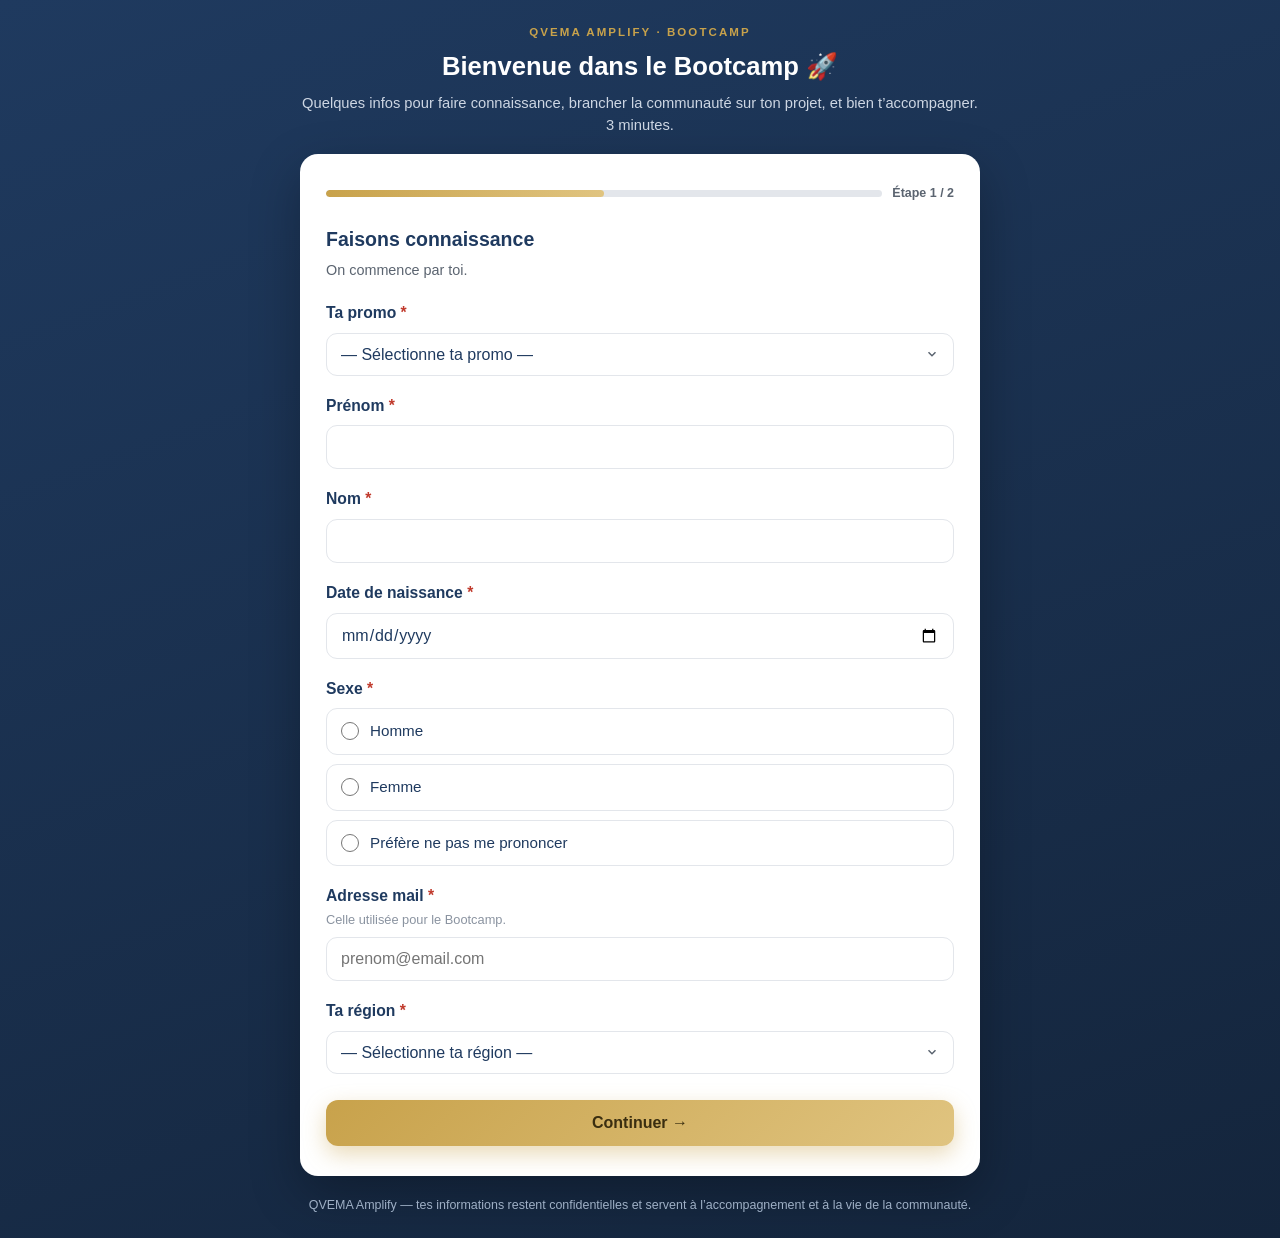
==== accueil.html @ 37df6245 "Add files via upload" ====
<!DOCTYPE html>
<html lang="fr">
<head>
<meta charset="UTF-8" />
<meta name="viewport" content="width=device-width, initial-scale=1.0" />
<title>QVEMA Amplify — Bienvenue dans le Bootcamp</title>
<style>
  :root{--bleu:#1F3A5F;--bleu-clair:#2E5685;--dore:#C8A24B;--dore-clair:#E0C480;--gris:#5B6470;--gris-clair:#8A93A0;--bg:#F4F1EA;--carte:#FFFFFF;--bordure:#E3E6EB;--ok:#2E7D5B;}
  *{box-sizing:border-box;margin:0;padding:0}
  body{font-family:'Inter','Segoe UI',-apple-system,BlinkMacSystemFont,sans-serif;background:linear-gradient(160deg,#1F3A5F 0%,#14253c 100%);min-height:100vh;color:var(--bleu);padding:24px 16px;line-height:1.5}
  .wrap{max-width:680px;margin:0 auto}
  .brand{text-align:center;margin-bottom:18px}
  .brand .kicker{color:var(--dore);font-weight:700;letter-spacing:.18em;font-size:.72rem;text-transform:uppercase}
  .brand h1{color:#fff;font-size:1.6rem;margin-top:6px;font-weight:800}
  .brand p{color:#cdd6e3;font-size:.92rem;margin-top:6px}
  .card{background:var(--carte);border-radius:18px;padding:30px 26px;box-shadow:0 18px 50px rgba(0,0,0,.28)}
  .progress{display:flex;align-items:center;gap:10px;margin-bottom:22px}
  .pbar{flex:1;height:7px;background:var(--bordure);border-radius:99px;overflow:hidden}
  .pbar span{display:block;height:100%;width:50%;background:linear-gradient(90deg,var(--dore),var(--dore-clair));border-radius:99px;transition:width .35s ease}
  .pstep{font-size:.78rem;color:var(--gris);font-weight:600;white-space:nowrap}
  .step-head{margin-bottom:20px}
  .step-head h2{font-size:1.22rem;color:var(--bleu)}
  .step-head .sub{color:var(--gris);font-size:.9rem;margin-top:6px}
  .field{margin-bottom:18px}
  label.q{display:block;font-weight:650;font-size:.98rem;margin-bottom:8px;color:var(--bleu)}
  label.q .req{color:#c0392b}
  .hint{font-size:.8rem;color:var(--gris-clair);font-weight:400;margin-top:2px;display:block}
  input[type=text],input[type=email],input[type=date],input[type=url],select,textarea{width:100%;padding:12px 14px;border:1.5px solid var(--bordure);border-radius:11px;font-size:1rem;font-family:inherit;color:var(--bleu);background:#fff;transition:border .2s,box-shadow .2s}
  input:focus,select:focus,textarea:focus{outline:none;border-color:var(--bleu-clair);box-shadow:0 0 0 3px rgba(46,86,133,.13)}
  textarea{resize:vertical;min-height:70px}
  select{appearance:none;background-image:url("data:image/svg+xml;utf8,<svg xmlns='http://www.w3.org/2000/svg' width='14' height='14' viewBox='0 0 24 24' fill='none' stroke='%235B6470' stroke-width='2.5'><path d='M6 9l6 6 6-6'/></svg>");background-repeat:no-repeat;background-position:right 14px center;padding-right:38px}
  .opts{display:flex;flex-direction:column;gap:9px}
  .opt{display:flex;align-items:flex-start;gap:11px;padding:11px 14px;border:1.5px solid var(--bordure);border-radius:11px;cursor:pointer;transition:all .15s}
  .opt:hover{border-color:var(--dore)}
  .opt input{margin-top:2px;width:18px;height:18px;accent-color:var(--bleu);flex-shrink:0}
  .opt.sel{border-color:var(--bleu);background:#F5F8FC}
  .opt span{font-size:.95rem}
  .err{color:#c0392b;font-size:.82rem;margin-top:6px;display:none}
  .field.invalid input,.field.invalid select,.field.invalid textarea{border-color:#c0392b}
  .field.invalid .err{display:block}
  .nav{display:flex;gap:12px;margin-top:26px}
  button{font-family:inherit;font-size:1rem;font-weight:700;border:none;border-radius:12px;padding:14px 22px;cursor:pointer;transition:transform .12s,box-shadow .2s,opacity .2s}
  button:active{transform:translateY(1px)}
  .btn-primary{background:linear-gradient(135deg,var(--dore),var(--dore-clair));color:#3a2e10;flex:1;box-shadow:0 8px 22px rgba(200,162,75,.4)}
  .btn-primary:hover{box-shadow:0 10px 28px rgba(200,162,75,.55)}
  .btn-ghost{background:#fff;color:var(--bleu);border:1.6px solid var(--bordure)}
  .btn-ghost:hover{border-color:var(--bleu-clair)}
  button[disabled]{opacity:.6;cursor:not-allowed}
  .hidden{display:none}
  .foot{text-align:center;color:#9fb0c6;font-size:.78rem;margin-top:20px}
  .thanks{text-align:center;padding:18px 6px}
  .thanks .check{width:74px;height:74px;border-radius:50%;background:linear-gradient(135deg,var(--ok),#3da576);display:flex;align-items:center;justify-content:center;margin:0 auto 18px}
  .thanks .check svg{width:38px;height:38px;stroke:#fff;stroke-width:3;fill:none}
  .thanks h2{color:var(--bleu);font-size:1.5rem}
  .thanks p{color:var(--gris);margin-top:10px;font-size:.98rem}
</style>
</head>
<body>
<div class="wrap">
  <div class="brand">
    <div class="kicker">QVEMA Amplify · Bootcamp</div>
    <h1>Bienvenue dans le Bootcamp 🚀</h1>
    <p>Quelques infos pour faire connaissance, brancher la communauté sur ton projet, et bien t’accompagner. 3 minutes.</p>
  </div>

  <div class="card">
    <div class="progress" id="progress">
      <div class="pbar"><span id="pbar-fill"></span></div>
      <div class="pstep" id="pstep">Étape 1 / 2</div>
    </div>

    <form id="form" novalidate>
      <!-- ÉTAPE 1 : TOI -->
      <div class="step" id="step1">
        <div class="step-head">
          <h2>Faisons connaissance</h2>
          <div class="sub">On commence par toi.</div>
        </div>

        <div class="field" data-required>
          <label class="q" for="promo">Ta promo <span class="req">*</span></label>
          <select id="promo" name="promo">
            <option value="" selected disabled>— Sélectionne ta promo —</option>
            <option value="Promo 1">Promo 1</option>
            <option value="Promo 2">Promo 2</option>
            <option value="Promo 3">Promo 3</option>
            <option value="Promo 4">Promo 4</option>
            <option value="Promo 5">Promo 5</option>
            <option value="Promo 6">Promo 6</option>
          </select>
          <div class="err">Merci de sélectionner ta promo.</div>
        </div>

        <div class="field" data-required>
          <label class="q" for="prenom">Prénom <span class="req">*</span></label>
          <input type="text" id="prenom" name="prenom" autocomplete="given-name" />
          <div class="err">Merci d’indiquer ton prénom.</div>
        </div>

        <div class="field" data-required>
          <label class="q" for="nom">Nom <span class="req">*</span></label>
          <input type="text" id="nom" name="nom" autocomplete="family-name" />
          <div class="err">Merci d’indiquer ton nom.</div>
        </div>

        <div class="field" data-required>
          <label class="q" for="naissance">Date de naissance <span class="req">*</span></label>
          <input type="date" id="naissance" name="naissance" />
          <div class="err">Merci d’indiquer ta date de naissance.</div>
        </div>

        <div class="field" data-required>
          <label class="q">Sexe <span class="req">*</span></label>
          <div class="opts" data-single="sexe">
            <label class="opt"><input type="radio" name="sexe" value="Homme"><span>Homme</span></label>
            <label class="opt"><input type="radio" name="sexe" value="Femme"><span>Femme</span></label>
            <label class="opt"><input type="radio" name="sexe" value="Préfère ne pas me prononcer"><span>Préfère ne pas me prononcer</span></label>
          </div>
          <div class="err">Merci de choisir une réponse.</div>
        </div>

        <div class="field" data-required>
          <label class="q" for="email">Adresse mail <span class="req">*</span>
            <span class="hint">Celle utilisée pour le Bootcamp.</span>
          </label>
          <input type="email" id="email" name="email" autocomplete="email" placeholder="prenom@email.com" />
          <div class="err">Merci d’indiquer un email valide.</div>
        </div>

        <div class="field" data-required>
          <label class="q" for="region">Ta région <span class="req">*</span></label>
          <select id="region" name="region">
            <option value="" selected disabled>— Sélectionne ta région —</option>
            <option value="Auvergne-Rhône-Alpes">Auvergne-Rhône-Alpes</option>
            <option value="Bourgogne-Franche-Comté">Bourgogne-Franche-Comté</option>
            <option value="Bretagne">Bretagne</option>
            <option value="Centre-Val de Loire">Centre-Val de Loire</option>
            <option value="Corse">Corse</option>
            <option value="Grand Est">Grand Est</option>
            <option value="Hauts-de-France">Hauts-de-France</option>
            <option value="Île-de-France">Île-de-France</option>
            <option value="Normandie">Normandie</option>
            <option value="Nouvelle-Aquitaine">Nouvelle-Aquitaine</option>
            <option value="Occitanie">Occitanie</option>
            <option value="Pays de la Loire">Pays de la Loire</option>
            <option value="PACA">PACA</option>
            <option value="DOM-TOM">DOM-TOM</option>
            <option value="National">National</option>
            <option value="Autre">Autre</option>
          </select>
          <div class="err">Merci de sélectionner ta région.</div>
        </div>

        <div class="nav">
          <button type="button" class="btn-primary" id="toStep2">Continuer →</button>
        </div>
      </div>

      <!-- ÉTAPE 2 : TON PROJET -->
      <div class="step hidden" id="step2">
        <div class="step-head">
          <h2>Ton projet</h2>
          <div class="sub">Pour que la communauté et l’équipe comprennent ce que tu construis.</div>
        </div>

        <div class="field" data-required>
          <label class="q" for="projet">Nom du projet / Entreprise <span class="req">*</span>
            <span class="hint">Un nom provisoire suffit — « en cours » si tu n’as pas encore décidé.</span>
          </label>
          <input type="text" id="projet" name="projet" />
          <div class="err">Merci de répondre à cette question.</div>
        </div>

        <div class="field" data-required>
          <label class="q" for="secteur">Secteur d’activité <span class="req">*</span></label>
          <select id="secteur" name="secteur">
            <option value="" selected disabled>— Sélectionne ton secteur —</option>
            <option value="Tech / IA">Tech / IA</option>
            <option value="SaaS / Logiciel">SaaS / Logiciel</option>
            <option value="E-commerce / Marketplace">E-commerce / Marketplace</option>
            <option value="Santé / MedTech">Santé / MedTech</option>
            <option value="Éducation / EdTech">Éducation / EdTech</option>
            <option value="Fintech / Crypto">Fintech / Crypto</option>
            <option value="Green / CleanTech">Green / CleanTech</option>
            <option value="RH / FutureOfWork">RH / FutureOfWork</option>
            <option value="Legal / LegalTech">Legal / LegalTech</option>
            <option value="Food / AgriTech">Food / AgriTech</option>
            <option value="Immobilier / PropTech">Immobilier / PropTech</option>
            <option value="Média / Créatif">Média / Créatif</option>
            <option value="Autre">Autre</option>
          </select>
          <div class="err">Merci de sélectionner ton secteur.</div>
        </div>

        <div class="field" data-required>
          <label class="q" for="description">Décris ton projet en 1 phrase <span class="req">*</span></label>
          <textarea id="description" name="description" placeholder="Ex. J’aide les X à faire Y grâce à Z."></textarea>
          <div class="err">Merci de répondre à cette question.</div>
        </div>

        <div class="field" data-required>
          <label class="q">Stade d’avancement <span class="req">*</span></label>
          <div class="opts" data-single="stade">
            <label class="opt"><input type="radio" name="stade" value="Idéation / Concept"><span>Idéation / Concept</span></label>
            <label class="opt"><input type="radio" name="stade" value="En construction / MVP"><span>En construction / MVP</span></label>
            <label class="opt"><input type="radio" name="stade" value="Déjà lancé / cherchant à scaler"><span>Déjà lancé / cherchant à scaler</span></label>
          </div>
          <div class="err">Merci de choisir une réponse.</div>
        </div>

        <div class="field" data-required>
          <label class="q">Ce que tu recherches <span class="req">*</span>
            <span class="hint">Plusieurs choix possibles.</span>
          </label>
          <div class="opts" data-multi="recherche">
            <label class="opt"><input type="checkbox" value="Client(s)"><span>Client(s)</span></label>
            <label class="opt"><input type="checkbox" value="Partenaire(s)"><span>Partenaire(s)</span></label>
            <label class="opt"><input type="checkbox" value="Associé.e(s)"><span>Associé.e(s)</span></label>
            <label class="opt"><input type="checkbox" value="Testeur(s)"><span>Testeur(s)</span></label>
            <label class="opt"><input type="checkbox" value="Mentor"><span>Mentor</span></label>
            <label class="opt"><input type="checkbox" value="Accompagnement / cadre"><span>Accompagnement / cadre</span></label>
            <label class="opt"><input type="checkbox" value="Réseau(x)"><span>Réseau(x)</span></label>
            <label class="opt"><input type="checkbox" value="Autre"><span>Autre</span></label>
          </div>
          <div class="err">Merci de cocher au moins une réponse.</div>
        </div>

        <div class="field">
          <label class="q" for="apport">Ce que tu peux apporter à la communauté
            <span class="hint">Tes compétences, ton réseau, ton expérience… (facultatif)</span>
          </label>
          <textarea id="apport" name="apport" placeholder="Ex. 10 ans en marketing digital, un réseau dans la food…"></textarea>
        </div>

        <div class="field">
          <label class="q" for="siteweb">Site web <span class="hint">Facultatif</span></label>
          <input type="text" id="siteweb" name="siteweb" placeholder="https://…" />
        </div>

        <div class="field">
          <label class="q" for="linkedin">LinkedIn <span class="hint">Facultatif</span></label>
          <input type="text" id="linkedin" name="linkedin" placeholder="https://www.linkedin.com/in/…" />
        </div>

        <div class="nav">
          <button type="button" class="btn-ghost" id="backStep1">← Retour</button>
          <button type="submit" class="btn-primary" id="submitBtn">Rejoindre la communauté 🎉</button>
        </div>
      </div>
    </form>

    <div class="thanks hidden" id="thanks">
      <div class="check"><svg viewBox="0 0 24 24"><path d="M20 6L9 17l-5-5"/></svg></div>
      <h2>Bienvenue à bord ! 🎉</h2>
      <p>Merci — ton profil est enregistré. On a hâte de découvrir ton projet et de t’accompagner tout au long du Bootcamp. À très vite !</p>
    </div>
  </div>

  <div class="foot">QVEMA Amplify — tes informations restent confidentielles et servent à l’accompagnement et à la vie de la communauté.</div>
</div>

<script>
/* ====== CONFIG ====== */
const ENDPOINT_URL = "https://script.google.com/macros/s/AKfycbzVcNiXd0lAOFtyBWOE4vOaZOj0LHJDqO8zJ_yn6B_nRVtA4mTjfHcR9itlnjL-cAyJnA/exec";
const MODULE_TAG = "Accueil"; /* range les réponses dans l'onglet "Module Accueil" */

/* ====== Navigation ====== */
const step1=document.getElementById('step1'),step2=document.getElementById('step2');
const pbar=document.getElementById('pbar-fill'),pstep=document.getElementById('pstep');
function showStep(n){
  if(n===1){step1.classList.remove('hidden');step2.classList.add('hidden');pbar.style.width='50%';pstep.textContent='Étape 1 / 2';}
  else{step1.classList.add('hidden');step2.classList.remove('hidden');pbar.style.width='100%';pstep.textContent='Étape 2 / 2';}
  window.scrollTo({top:0,behavior:'smooth'});
}
function fieldFilled(f){
  const checks=f.querySelectorAll('input[type=radio],input[type=checkbox]');
  if(checks.length) return [...checks].some(r=>r.checked);
  const c=f.querySelector('input,select,textarea');
  if(c && c.type==='email') return /^[^@\s]+@[^@\s]+\.[^@\s]+$/.test(c.value.trim());
  return c && c.value.trim()!=='';
}
function validate(step){
  let ok=true,firstBad=null;
  step.querySelectorAll('.field[data-required]').forEach(f=>{
    const filled=fieldFilled(f);
    f.classList.toggle('invalid',!filled);
    if(!filled){ ok=false; if(!firstBad) firstBad=f; }
  });
  if(firstBad) firstBad.scrollIntoView({behavior:'smooth',block:'center'});
  return ok;
}
document.getElementById('toStep2').addEventListener('click',()=>{ if(validate(step1)) showStep(2); });
document.getElementById('backStep1').addEventListener('click',()=>showStep(1));
document.querySelectorAll('.opt input').forEach(inp=>{
  inp.addEventListener('change',()=>{
    if(inp.type==='radio'){ inp.closest('.opts').querySelectorAll('.opt').forEach(o=>o.classList.remove('sel')); }
    inp.closest('.opt').classList.toggle('sel',inp.checked);
  });
});
document.querySelectorAll('input,select,textarea').forEach(el=>{
  el.addEventListener('input',()=>{const f=el.closest('.field');if(f)f.classList.remove('invalid');});
  el.addEventListener('change',()=>{const f=el.closest('.field');if(f)f.classList.remove('invalid');});
});

/* ====== Collecte (clés = intitulés de colonnes) ====== */
function collect(){
  const g=name=>{const el=document.querySelector('[name="'+name+'"]:checked');return el?el.value:'';};
  const multi=key=>{const box=document.querySelector('[data-multi="'+key+'"]');return box?[...box.querySelectorAll('input:checked')].map(i=>i.value).join(', '):'';};
  const v=id=>document.getElementById(id).value.trim();
  return {
    "Horodatage": new Date().toISOString(),
    "Module": MODULE_TAG,
    "Promo": document.getElementById('promo').value,
    "Prénom": v('prenom'),
    "Nom": v('nom'),
    "Date de naissance": document.getElementById('naissance').value,
    "Sexe": g('sexe'),
    "Adresse mail": v('email'),
    "Nom du projet / Entreprise": v('projet'),
    "Secteur d'activité": document.getElementById('secteur').value,
    "Description en 1 phrase": v('description'),
    "Stade d'avancement": g('stade'),
    "Ce que je recherche": multi('recherche'),
    "Ce que je peux apporter à la communauté": v('apport'),
    "Région": document.getElementById('region').value,
    "Site web": v('siteweb'),
    "LinkedIn": v('linkedin')
  };
}

document.getElementById('form').addEventListener('submit',async e=>{
  e.preventDefault();
  if(!validate(step2)) return;
  const btn=document.getElementById('submitBtn');
  btn.disabled=true; btn.textContent='Envoi en cours…';
  try{
    if(ENDPOINT_URL && ENDPOINT_URL.indexOf('http')===0){
      await fetch(ENDPOINT_URL,{method:'POST',mode:'no-cors',headers:{'Content-Type':'text/plain;charset=utf-8'},body:JSON.stringify(collect())});
    }
    document.getElementById('form').classList.add('hidden');
    document.getElementById('progress').classList.add('hidden');
    document.getElementById('thanks').classList.remove('hidden');
    window.scrollTo({top:0,behavior:'smooth'});
  }catch(err){
    btn.disabled=false; btn.textContent='Rejoindre la communauté 🎉';
    alert("Un souci est survenu lors de l'envoi. Merci de réessayer dans un instant.");
  }
});
</script>
</body>
</html>
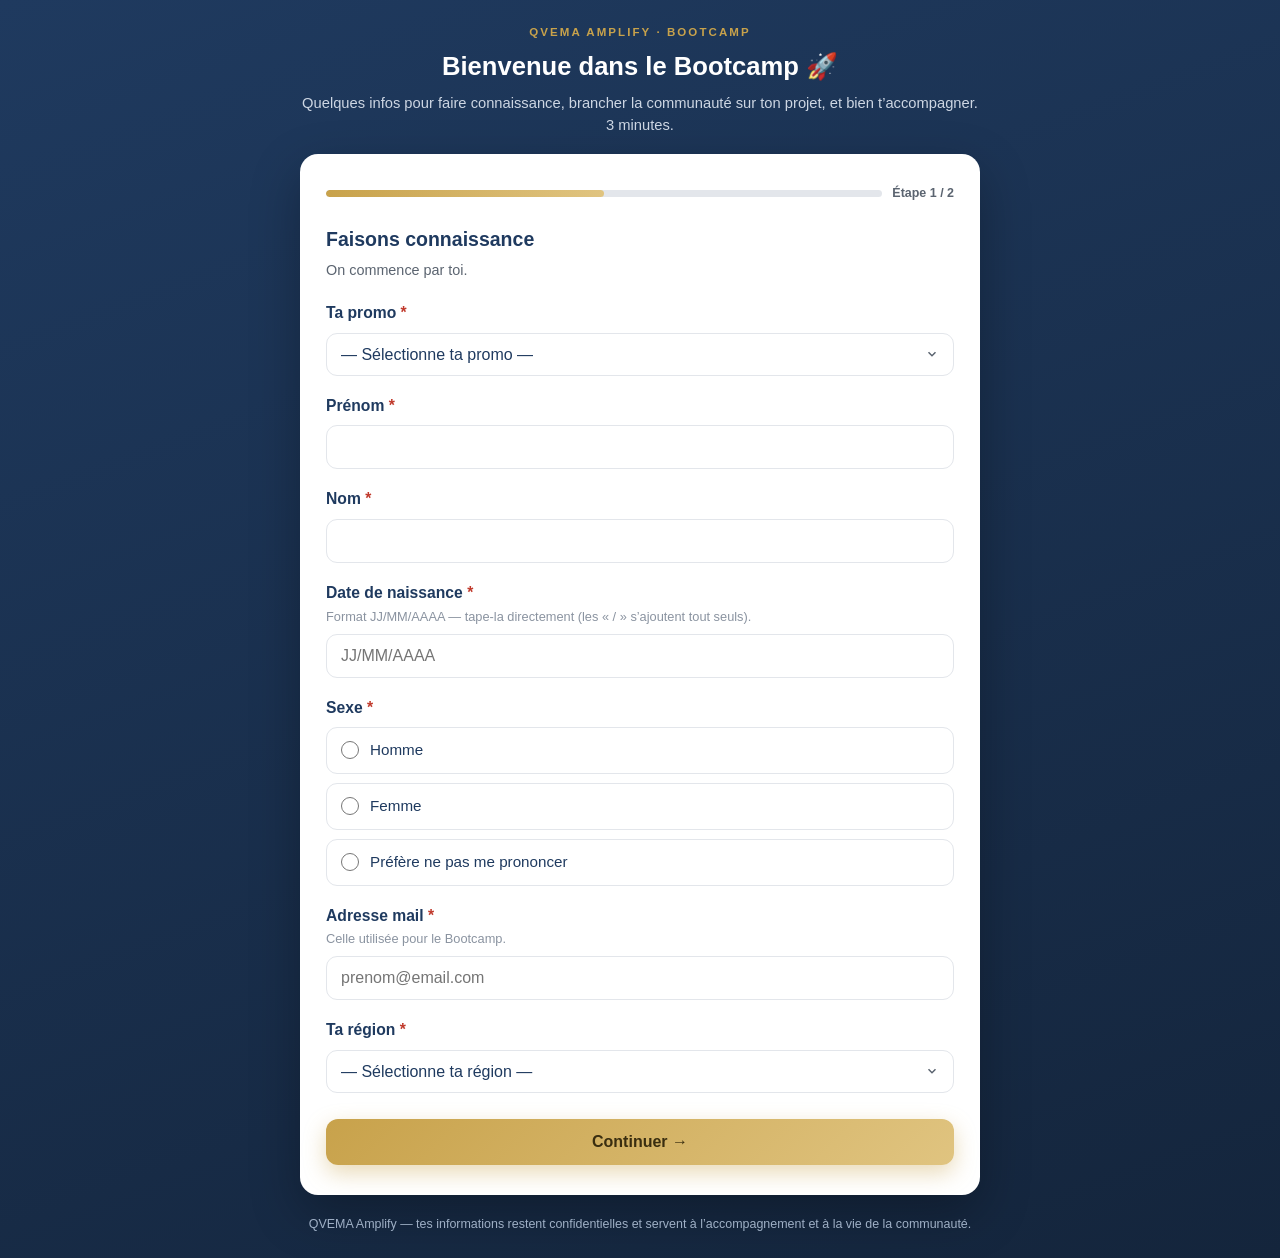
==== commit 41a049de: "Add files via upload" ====
--- a/accueil.html
+++ b/accueil.html
@@ -104,9 +104,11 @@
         </div>
 
         <div class="field" data-required>
-          <label class="q" for="naissance">Date de naissance <span class="req">*</span></label>
-          <input type="date" id="naissance" name="naissance" />
-          <div class="err">Merci d’indiquer ta date de naissance.</div>
+          <label class="q" for="naissance">Date de naissance <span class="req">*</span>
+            <span class="hint">Format JJ/MM/AAAA — tape-la directement (les « / » s’ajoutent tout seuls).</span>
+          </label>
+          <input type="text" id="naissance" name="naissance" inputmode="numeric" placeholder="JJ/MM/AAAA" maxlength="10" autocomplete="bday" />
+          <div class="err">Merci d’indiquer ta date de naissance au format JJ/MM/AAAA.</div>
         </div>
 
         <div class="field" data-required>
@@ -272,10 +274,27 @@
   else{step1.classList.add('hidden');step2.classList.remove('hidden');pbar.style.width='100%';pstep.textContent='Étape 2 / 2';}
   window.scrollTo({top:0,behavior:'smooth'});
 }
+function validDOB(s){
+  const m=String(s).match(/^(\d{2})\/(\d{2})\/(\d{4})$/);
+  if(!m) return false;
+  const d=+m[1],mo=+m[2],y=+m[3];
+  if(mo<1||mo>12||d<1||d>31||y<1900||y>new Date().getFullYear()) return false;
+  const dt=new Date(y,mo-1,d);
+  return dt.getFullYear()===y && dt.getMonth()===mo-1 && dt.getDate()===d;
+}
+/* Saisie JJ/MM/AAAA : insertion automatique des "/" */
+const dobEl=document.getElementById('naissance');
+dobEl.addEventListener('input',()=>{
+  let x=dobEl.value.replace(/\D/g,'').slice(0,8),o=x;
+  if(x.length>4) o=x.slice(0,2)+'/'+x.slice(2,4)+'/'+x.slice(4);
+  else if(x.length>2) o=x.slice(0,2)+'/'+x.slice(2);
+  dobEl.value=o;
+});
 function fieldFilled(f){
   const checks=f.querySelectorAll('input[type=radio],input[type=checkbox]');
   if(checks.length) return [...checks].some(r=>r.checked);
   const c=f.querySelector('input,select,textarea');
+  if(c && c.id==='naissance') return validDOB(c.value.trim());
   if(c && c.type==='email') return /^[^@\s]+@[^@\s]+\.[^@\s]+$/.test(c.value.trim());
   return c && c.value.trim()!=='';
 }
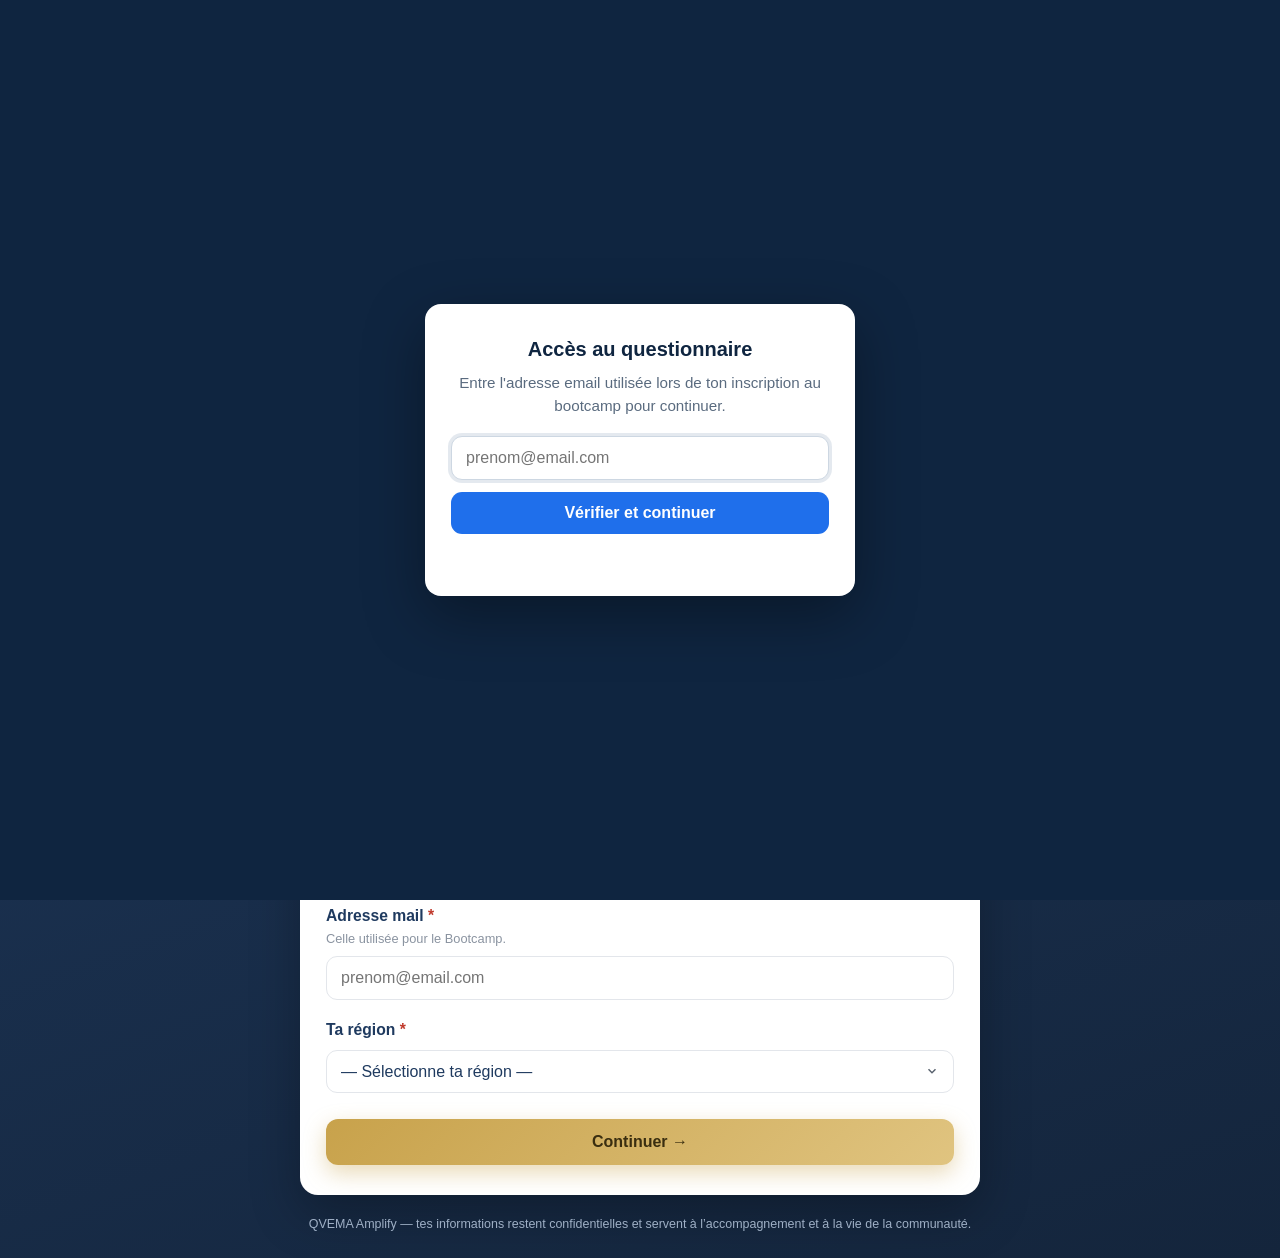
==== commit e1bceb12: "feat: contrôle d'accès par email d'inscription (table Clients) Les 3 questionnaires (accueil, module" ====
--- a/accueil.html
+++ b/accueil.html
@@ -56,6 +56,52 @@
 </style>
 </head>
 <body>
+<!-- Contrôle d'accès : email d'inscription (table Clients Airtable) -->
+<div id="clientGate" style="position:fixed;inset:0;z-index:99999;background:#0f2540;display:flex;align-items:center;justify-content:center;padding:20px;font-family:inherit">
+  <div style="background:#fff;border-radius:16px;max-width:430px;width:100%;padding:30px 26px;box-shadow:0 20px 60px rgba(0,0,0,.35);text-align:center">
+    <h2 style="margin:0 0 8px;font-size:1.25rem;color:#0f2540">Accès au questionnaire</h2>
+    <p style="margin:0 0 18px;font-size:.95rem;color:#5a6b7f;line-height:1.5">Entre l'adresse email utilisée lors de ton inscription au bootcamp pour continuer.</p>
+    <input id="clientGateEmail" type="email" autocomplete="email" placeholder="prenom@email.com"
+      style="width:100%;padding:12px 14px;border:1.5px solid #cdd7e2;border-radius:11px;font-size:1rem;margin-bottom:12px;color:#0f2540;box-sizing:border-box" />
+    <button id="clientGateBtn" type="button"
+      style="width:100%;padding:12px;border:none;border-radius:11px;background:#1F6FEB;color:#fff;font-size:1rem;font-weight:700;cursor:pointer">Vérifier et continuer</button>
+    <div id="clientGateMsg" style="min-height:20px;margin-top:12px;font-size:.9rem;line-height:1.5"></div>
+  </div>
+</div>
+<script>
+(function(){
+  var gate=document.getElementById('clientGate'),input=document.getElementById('clientGateEmail'),
+      btn=document.getElementById('clientGateBtn'),msg=document.getElementById('clientGateMsg'),
+      CONTACT='contact@qvemaamplify.com';
+  function setMsg(h){ msg.innerHTML=h; msg.style.color='#c0392b'; }
+  function link(){ return '<a href="mailto:'+CONTACT+'" style="color:#1F6FEB;font-weight:600">'+CONTACT+'</a>'; }
+  function isEmail(v){ return /^[^@\s]+@[^@\s]+\.[^@\s]+$/.test(v); }
+  async function verify(){
+    var email=(input.value||'').trim();
+    if(!isEmail(email)){ setMsg('Merci d’indiquer une adresse email valide.'); return; }
+    btn.disabled=true; var old=btn.textContent; btn.textContent='Vérification…'; msg.innerHTML='';
+    try{
+      var r=await fetch('/api/check-client',{method:'POST',headers:{'Content-Type':'application/json'},body:JSON.stringify({email:email})});
+      var j=await r.json().catch(function(){return null;});
+      if(r.ok && j && j.found===true){
+        window.__clientEmail=email;
+        var f=document.getElementById('email');
+        if(f){ f.value=email; f.readOnly=true; f.style.background='#eef2f7'; }
+        gate.style.display='none';
+      } else if(r.ok && j && j.found===false){
+        btn.disabled=false; btn.textContent=old;
+        setMsg('Cet email ne correspond à aucune inscription. Utilise l’adresse email de ton inscription, ou écris à '+link()+'.');
+      } else { throw new Error('bad'); }
+    }catch(e){
+      btn.disabled=false; btn.textContent=old;
+      setMsg('Vérification impossible pour le moment. Réessaie dans un instant. Si le problème persiste, écris à '+link()+'.');
+    }
+  }
+  btn.addEventListener('click',verify);
+  input.addEventListener('keydown',function(e){ if(e.key==='Enter'){ e.preventDefault(); verify(); } });
+  input.focus();
+})();
+</script>
 <div class="wrap">
   <div class="brand">
     <div class="kicker">QVEMA Amplify · Bootcamp</div>
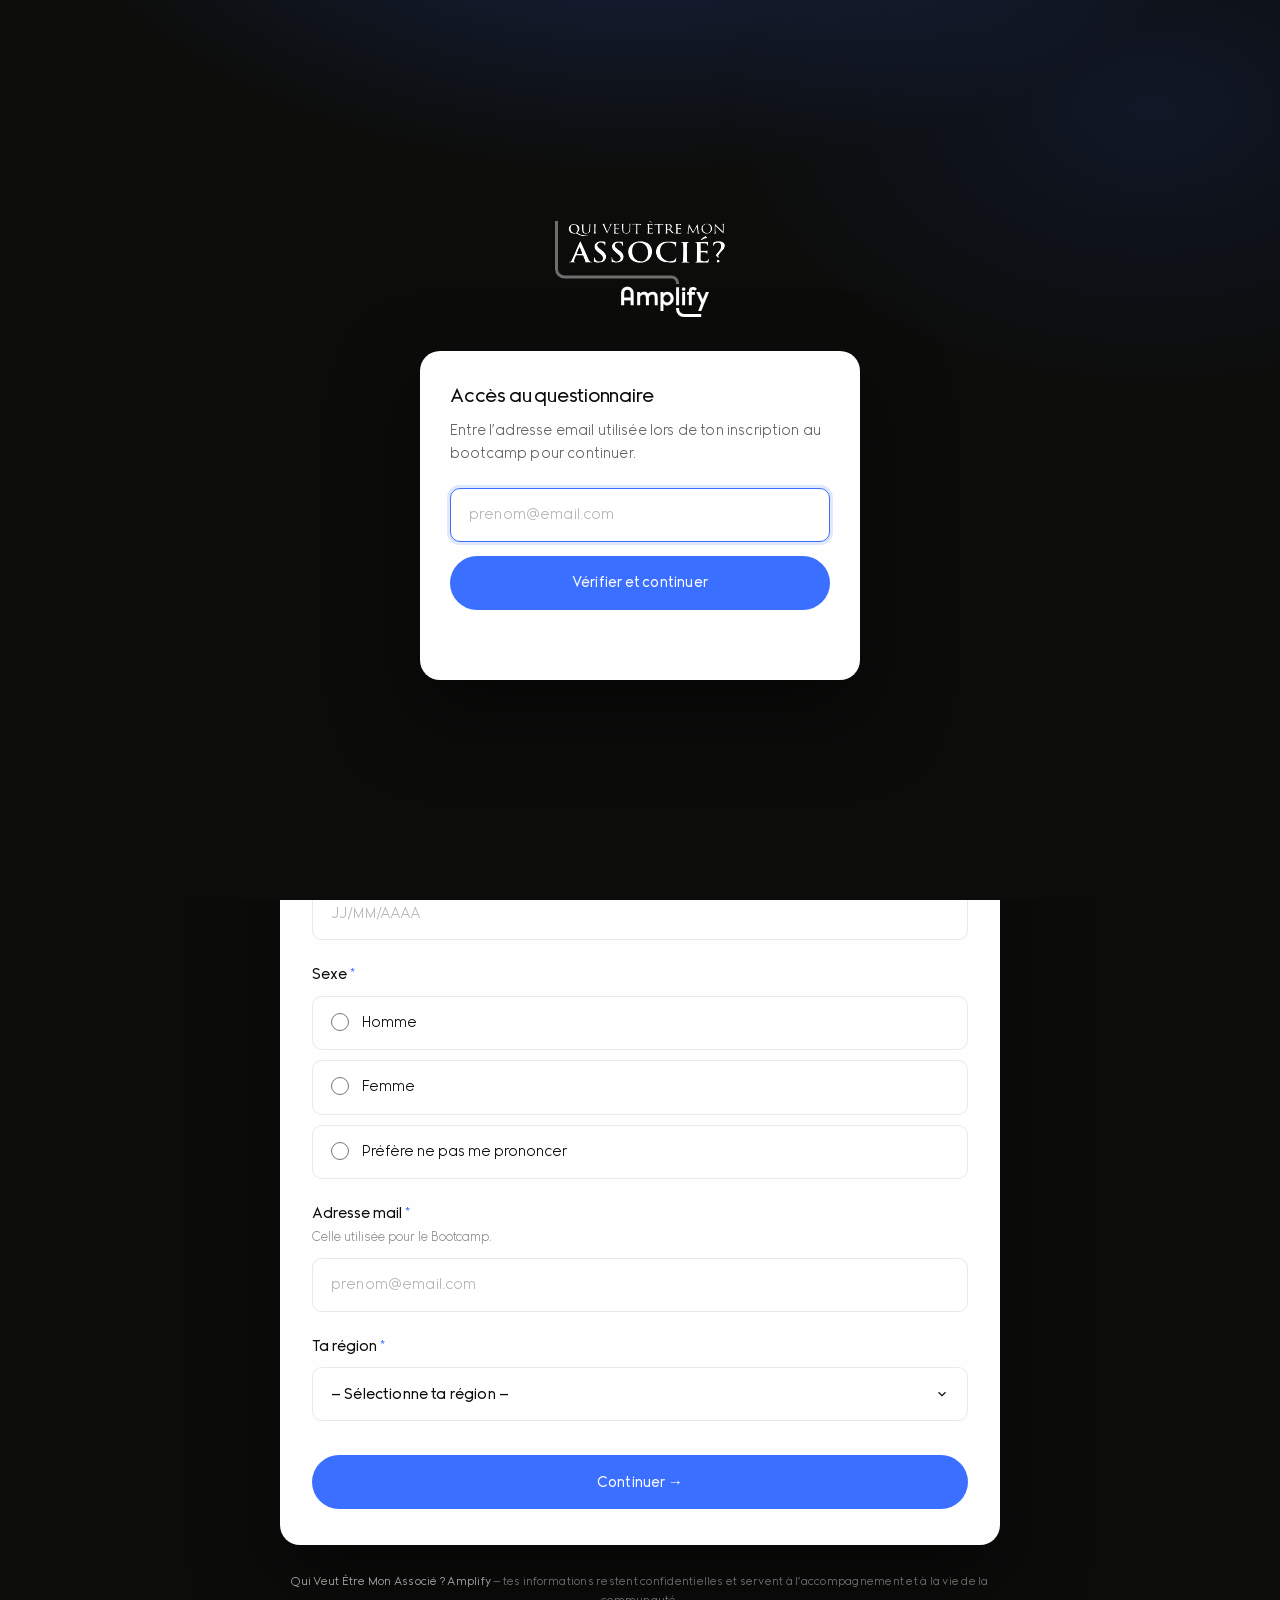
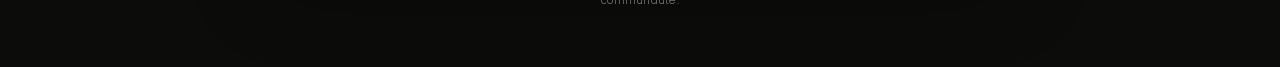
==== commit 021bcaf8: "Refonte DA : alignement sur la charte Qui Veut Être Mon Associé ? Amplify Les 8 pages du questionnai" ====
--- a/accueil.html
+++ b/accueil.html
@@ -3,69 +3,28 @@
 <head>
 <meta charset="UTF-8" />
 <meta name="viewport" content="width=device-width, initial-scale=1.0" />
-<title>QVEMA Amplify — Bienvenue dans le Bootcamp</title>
-<style>
-  :root{--bleu:#1F3A5F;--bleu-clair:#2E5685;--dore:#C8A24B;--dore-clair:#E0C480;--gris:#5B6470;--gris-clair:#8A93A0;--bg:#F4F1EA;--carte:#FFFFFF;--bordure:#E3E6EB;--ok:#2E7D5B;}
-  *{box-sizing:border-box;margin:0;padding:0}
-  body{font-family:'Inter','Segoe UI',-apple-system,BlinkMacSystemFont,sans-serif;background:linear-gradient(160deg,#1F3A5F 0%,#14253c 100%);min-height:100vh;color:var(--bleu);padding:24px 16px;line-height:1.5}
-  .wrap{max-width:680px;margin:0 auto}
-  .brand{text-align:center;margin-bottom:18px}
-  .brand .kicker{color:var(--dore);font-weight:700;letter-spacing:.18em;font-size:.72rem;text-transform:uppercase}
-  .brand h1{color:#fff;font-size:1.6rem;margin-top:6px;font-weight:800}
-  .brand p{color:#cdd6e3;font-size:.92rem;margin-top:6px}
-  .card{background:var(--carte);border-radius:18px;padding:30px 26px;box-shadow:0 18px 50px rgba(0,0,0,.28)}
-  .progress{display:flex;align-items:center;gap:10px;margin-bottom:22px}
-  .pbar{flex:1;height:7px;background:var(--bordure);border-radius:99px;overflow:hidden}
-  .pbar span{display:block;height:100%;width:50%;background:linear-gradient(90deg,var(--dore),var(--dore-clair));border-radius:99px;transition:width .35s ease}
-  .pstep{font-size:.78rem;color:var(--gris);font-weight:600;white-space:nowrap}
-  .step-head{margin-bottom:20px}
-  .step-head h2{font-size:1.22rem;color:var(--bleu)}
-  .step-head .sub{color:var(--gris);font-size:.9rem;margin-top:6px}
-  .field{margin-bottom:18px}
-  label.q{display:block;font-weight:650;font-size:.98rem;margin-bottom:8px;color:var(--bleu)}
-  label.q .req{color:#c0392b}
-  .hint{font-size:.8rem;color:var(--gris-clair);font-weight:400;margin-top:2px;display:block}
-  input[type=text],input[type=email],input[type=date],input[type=url],select,textarea{width:100%;padding:12px 14px;border:1.5px solid var(--bordure);border-radius:11px;font-size:1rem;font-family:inherit;color:var(--bleu);background:#fff;transition:border .2s,box-shadow .2s}
-  input:focus,select:focus,textarea:focus{outline:none;border-color:var(--bleu-clair);box-shadow:0 0 0 3px rgba(46,86,133,.13)}
-  textarea{resize:vertical;min-height:70px}
-  select{appearance:none;background-image:url("data:image/svg+xml;utf8,<svg xmlns='http://www.w3.org/2000/svg' width='14' height='14' viewBox='0 0 24 24' fill='none' stroke='%235B6470' stroke-width='2.5'><path d='M6 9l6 6 6-6'/></svg>");background-repeat:no-repeat;background-position:right 14px center;padding-right:38px}
-  .opts{display:flex;flex-direction:column;gap:9px}
-  .opt{display:flex;align-items:flex-start;gap:11px;padding:11px 14px;border:1.5px solid var(--bordure);border-radius:11px;cursor:pointer;transition:all .15s}
-  .opt:hover{border-color:var(--dore)}
-  .opt input{margin-top:2px;width:18px;height:18px;accent-color:var(--bleu);flex-shrink:0}
-  .opt.sel{border-color:var(--bleu);background:#F5F8FC}
-  .opt span{font-size:.95rem}
-  .err{color:#c0392b;font-size:.82rem;margin-top:6px;display:none}
-  .field.invalid input,.field.invalid select,.field.invalid textarea{border-color:#c0392b}
-  .field.invalid .err{display:block}
-  .nav{display:flex;gap:12px;margin-top:26px}
-  button{font-family:inherit;font-size:1rem;font-weight:700;border:none;border-radius:12px;padding:14px 22px;cursor:pointer;transition:transform .12s,box-shadow .2s,opacity .2s}
-  button:active{transform:translateY(1px)}
-  .btn-primary{background:linear-gradient(135deg,var(--dore),var(--dore-clair));color:#3a2e10;flex:1;box-shadow:0 8px 22px rgba(200,162,75,.4)}
-  .btn-primary:hover{box-shadow:0 10px 28px rgba(200,162,75,.55)}
-  .btn-ghost{background:#fff;color:var(--bleu);border:1.6px solid var(--bordure)}
-  .btn-ghost:hover{border-color:var(--bleu-clair)}
-  button[disabled]{opacity:.6;cursor:not-allowed}
-  .hidden{display:none}
-  .foot{text-align:center;color:#9fb0c6;font-size:.78rem;margin-top:20px}
-  .thanks{text-align:center;padding:18px 6px}
-  .thanks .check{width:74px;height:74px;border-radius:50%;background:linear-gradient(135deg,var(--ok),#3da576);display:flex;align-items:center;justify-content:center;margin:0 auto 18px}
-  .thanks .check svg{width:38px;height:38px;stroke:#fff;stroke-width:3;fill:none}
-  .thanks h2{color:var(--bleu);font-size:1.5rem}
-  .thanks p{color:var(--gris);margin-top:10px;font-size:.98rem}
-</style>
+<title>Qui Veut Être Mon Associé ? Amplify — Bienvenue dans le Bootcamp</title>
+<meta name="theme-color" content="#0c0d0b" />
+<meta name="robots" content="noindex, nofollow" />
+<link rel="icon" href="/assets/favicon.svg" type="image/svg+xml" />
+<link rel="preload" href="/assets/fonts/Slake-Regular.woff2" as="font" type="font/woff2" crossorigin />
+<link rel="preload" href="/assets/fonts/Slake-Light.woff2" as="font" type="font/woff2" crossorigin />
+<link rel="stylesheet" href="/assets/qvema.css" />
 </head>
 <body>
 <!-- Contrôle d'accès : email d'inscription (table Clients Airtable) -->
-<div id="clientGate" style="position:fixed;inset:0;z-index:99999;background:#0f2540;display:flex;align-items:center;justify-content:center;padding:20px;font-family:inherit">
-  <div style="background:#fff;border-radius:16px;max-width:430px;width:100%;padding:30px 26px;box-shadow:0 20px 60px rgba(0,0,0,.35);text-align:center">
-    <h2 style="margin:0 0 8px;font-size:1.25rem;color:#0f2540">Accès au questionnaire</h2>
-    <p style="margin:0 0 18px;font-size:.95rem;color:#5a6b7f;line-height:1.5">Entre l'adresse email utilisée lors de ton inscription au bootcamp pour continuer.</p>
-    <input id="clientGateEmail" type="email" autocomplete="email" placeholder="prenom@email.com"
-      style="width:100%;padding:12px 14px;border:1.5px solid #cdd7e2;border-radius:11px;font-size:1rem;margin-bottom:12px;color:#0f2540;box-sizing:border-box" />
-    <button id="clientGateBtn" type="button"
-      style="width:100%;padding:12px;border:none;border-radius:11px;background:#1F6FEB;color:#fff;font-size:1rem;font-weight:700;cursor:pointer">Vérifier et continuer</button>
-    <div id="clientGateMsg" style="min-height:20px;margin-top:12px;font-size:.9rem;line-height:1.5"></div>
+<div id="clientGate" class="gate">
+  <div class="gate-inner">
+    <a class="brand-logo" href="https://quiveutetremonassocie.com" target="_blank" rel="noopener">
+      <img src="/assets/logo-qvema-amplify.svg" alt="Qui Veut Être Mon Associé ? Amplify" width="170" height="97" />
+    </a>
+    <div class="gate-card">
+      <h2>Accès au questionnaire</h2>
+      <p>Entre l'adresse email utilisée lors de ton inscription au bootcamp pour continuer.</p>
+      <input id="clientGateEmail" type="email" autocomplete="email" placeholder="prenom@email.com" />
+      <button id="clientGateBtn" type="button" class="btn-primary">Vérifier et continuer</button>
+      <div id="clientGateMsg" class="gate-msg"></div>
+    </div>
   </div>
 </div>
 <script>
@@ -73,26 +32,33 @@
   var gate=document.getElementById('clientGate'),input=document.getElementById('clientGateEmail'),
       btn=document.getElementById('clientGateBtn'),msg=document.getElementById('clientGateMsg'),
       CONTACT='contact@qvemaamplify.com';
-  function setMsg(h){ msg.innerHTML=h; msg.style.color='#c0392b'; }
-  function link(){ return '<a href="mailto:'+CONTACT+'" style="color:#1F6FEB;font-weight:600">'+CONTACT+'</a>'; }
+  function setMsg(h){ msg.innerHTML=h; }
+  function link(){ return '<a href="mailto:'+CONTACT+'">'+CONTACT+'</a>'; }
   function isEmail(v){ return /^[^@\s]+@[^@\s]+\.[^@\s]+$/.test(v); }
   async function verify(){
     var email=(input.value||'').trim();
     if(!isEmail(email)){ setMsg('Merci d’indiquer une adresse email valide.'); return; }
     btn.disabled=true; var old=btn.textContent; btn.textContent='Vérification…'; msg.innerHTML='';
-    try{
-      var r=await fetch('/api/check-client',{method:'POST',headers:{'Content-Type':'application/json'},body:JSON.stringify({email:email})});
-      var j=await r.json().catch(function(){return null;});
-      if(r.ok && j && j.found===true){
-        window.__clientEmail=email;
-        var f=document.getElementById('email');
-        if(f){ f.value=email; f.readOnly=true; f.style.background='#eef2f7'; }
-        gate.style.display='none';
-      } else if(r.ok && j && j.found===false){
-        btn.disabled=false; btn.textContent=old;
-        setMsg('Cet email ne correspond à aucune inscription. Utilise l’adresse email de ton inscription, ou écris à '+link()+'.');
-      } else { throw new Error('bad'); }
-    }catch(e){
+    // Réessai automatique (jusqu'à 3 fois) : absorbe les erreurs transitoires
+    // (démarrage à froid de la fonction, hoquet momentané d'Airtable).
+    var j=null, okResp=false;
+    for(var attempt=0; attempt<3 && !okResp; attempt++){
+      if(attempt>0){ btn.textContent='Nouvel essai…'; await new Promise(function(res){setTimeout(res,1200);}); }
+      try{
+        var r=await fetch('/api/check-client',{method:'POST',headers:{'Content-Type':'application/json'},body:JSON.stringify({email:email})});
+        j=await r.json().catch(function(){return null;});
+        if(r.ok && j && (j.found===true || j.found===false)){ okResp=true; }
+      }catch(e){ /* on réessaie */ }
+    }
+    if(okResp && j.found===true){
+      window.__clientEmail=email;
+      var f=document.getElementById('email');
+      if(f){ f.value=email; f.readOnly=true; f.classList.add('qv-lock'); }
+      gate.style.display='none';
+    } else if(okResp && j.found===false){
+      btn.disabled=false; btn.textContent=old;
+      setMsg('Cet email ne correspond à aucune inscription. Utilise l’adresse email de ton inscription, ou écris à '+link()+'.');
+    } else {
       btn.disabled=false; btn.textContent=old;
       setMsg('Vérification impossible pour le moment. Réessaie dans un instant. Si le problème persiste, écris à '+link()+'.');
     }
@@ -103,11 +69,14 @@
 })();
 </script>
 <div class="wrap">
-  <div class="brand">
-    <div class="kicker">QVEMA Amplify · Bootcamp</div>
+  <header class="brand">
+    <a class="brand-logo" href="https://quiveutetremonassocie.com" target="_blank" rel="noopener">
+      <img src="/assets/logo-qvema-amplify.svg" alt="Qui Veut Être Mon Associé ? Amplify" width="190" height="108" />
+    </a>
+    <div class="kicker">Bootcamp · Bienvenue</div>
     <h1>Bienvenue dans le Bootcamp 🚀</h1>
     <p>Quelques infos pour faire connaissance, brancher la communauté sur ton projet, et bien t’accompagner. 3 minutes.</p>
-  </div>
+  </header>
 
   <div class="card">
     <div class="progress" id="progress">
@@ -235,6 +204,7 @@
             <option value="Food / AgriTech">Food / AgriTech</option>
             <option value="Immobilier / PropTech">Immobilier / PropTech</option>
             <option value="Média / Créatif">Média / Créatif</option>
+            <option value="Service">Service</option>
             <option value="Autre">Autre</option>
           </select>
           <div class="err">Merci de sélectionner ton secteur.</div>
@@ -304,7 +274,7 @@
     </div>
   </div>
 
-  <div class="foot">QVEMA Amplify — tes informations restent confidentielles et servent à l’accompagnement et à la vie de la communauté.</div>
+  <div class="foot"><a href="https://quiveutetremonassocie.com" target="_blank" rel="noopener">Qui Veut Être Mon Associé ? Amplify</a> — tes informations restent confidentielles et servent à l’accompagnement et à la vie de la communauté.</div>
 </div>
 
 <script>
--- a/assets/qvema.css
+++ b/assets/qvema.css
@@ -0,0 +1,359 @@
+/* ==========================================================================
+   Qui Veut Être Mon Associé ? Amplify — Design system questionnaires
+   Tokens repris à l'identique du site quiveutetremonassocie.com
+   (typo Slake, noir #0c0d0b, blanc #fefefe, bleu primaire #3a6fff,
+    boutons pill 100px, cartes 10/20px).
+   ========================================================================== */
+
+/* --- Typographie de marque ------------------------------------------------ */
+@font-face{font-family:Slake;src:url(/assets/fonts/Slake-Light.woff2) format("woff2");font-weight:300;font-style:normal;font-display:swap}
+@font-face{font-family:Slake;src:url(/assets/fonts/Slake-Regular.woff2) format("woff2");font-weight:400;font-style:normal;font-display:swap}
+@font-face{font-family:Slake;src:url(/assets/fonts/Slake-Bold.woff2) format("woff2");font-weight:700;font-style:normal;font-display:swap}
+@font-face{font-family:Slake;src:url(/assets/fonts/Slake-Black.woff2) format("woff2");font-weight:900;font-style:normal;font-display:swap}
+
+:root{
+  /* Couleurs de marque */
+  --noir:#0c0d0b;
+  --noir-profond:#000;
+  --blanc:#fefefe;
+  --primary:#3a6fff;
+  --primary-deep:#264db6;
+  --primary-light:#eef4f8;
+  --gris:#e9e9e9;
+  --gris-clair:#f8f8f8;
+  --gris-texte:#5f6360;
+  --gris-doux:#8b8f8c;
+  --blanc-70:rgba(254,254,254,.7);
+  --blanc-45:rgba(254,254,254,.45);
+  --blanc-15:rgba(254,254,254,.15);
+  --blanc-10:rgba(254,254,254,.1);
+  --erreur:#d0342c;
+  /* Formes */
+  --radius-card:20px;
+  --radius-field:10px;
+  --radius-btn:100px;
+  /* Typo */
+  --font:Slake,"Helvetica Neue",Arial,sans-serif;
+  --ls-titre:-.01em;
+  --ls-body:.01em;
+}
+
+*{box-sizing:border-box;margin:0;padding:0}
+
+html{-webkit-text-size-adjust:100%}
+
+body{
+  font-family:var(--font);
+  font-weight:300;
+  letter-spacing:var(--ls-body);
+  background-color:var(--noir);
+  /* Halo bleu façon sections « nebula » du site */
+  background-image:
+    radial-gradient(900px 520px at 50% -180px,rgba(58,111,255,.28),transparent 68%),
+    radial-gradient(600px 400px at 90% 12%,rgba(38,77,182,.16),transparent 70%);
+  background-repeat:no-repeat;
+  background-attachment:fixed;
+  min-height:100vh;
+  color:var(--blanc);
+  padding:40px 20px 56px;
+  line-height:1.5;
+  -webkit-font-smoothing:antialiased;
+  /* Slake embarque des ligatures décoratives actives par défaut : elles
+     transforment « Comment » en « @mment » et « c'est » en « c'eſt ».
+     Tolérable sur les titres courts du site, illisible sur de la prose. */
+  font-variant-ligatures:none;
+  font-feature-settings:"liga" 0,"clig" 0,"dlig" 0,"hlig" 0,"calt" 0;
+}
+
+.wrap{max-width:720px;margin:0 auto}
+
+/* --- En-tête de marque ---------------------------------------------------- */
+.brand{text-align:center;margin-bottom:28px}
+
+.brand-logo{display:inline-block;margin-bottom:22px;line-height:0;transition:opacity .25s}
+.brand-logo:hover{opacity:.75}
+.brand-logo img{width:190px;height:auto;display:block}
+
+.brand .kicker{
+  color:var(--blanc-70);
+  font-weight:400;
+  letter-spacing:.16em;
+  font-size:.7rem;
+  text-transform:uppercase;
+}
+.brand .kicker b{color:var(--primary);font-weight:400}
+
+.brand h1{
+  color:var(--blanc);
+  font-size:clamp(1.7rem,5.2vw,2.4rem);
+  line-height:1.1;
+  letter-spacing:var(--ls-titre);
+  margin-top:12px;
+  font-weight:400;
+}
+
+.brand p{
+  color:var(--blanc-70);
+  font-size:1rem;
+  font-weight:300;
+  line-height:1.45;
+  margin:14px auto 0;
+  max-width:520px;
+}
+
+/* --- Carte ---------------------------------------------------------------- */
+.card{
+  background:var(--blanc);
+  border-radius:var(--radius-card);
+  padding:36px 32px;
+  color:var(--noir);
+  box-shadow:0 32px 80px rgba(0,0,0,.55);
+}
+
+/* --- Progression ---------------------------------------------------------- */
+.progress{display:flex;align-items:center;gap:14px;margin-bottom:28px}
+.pbar{flex:1;height:4px;background:var(--gris);border-radius:99px;overflow:hidden}
+.pbar span{
+  display:block;height:100%;width:50%;
+  background:linear-gradient(90deg,var(--primary),var(--primary-deep));
+  border-radius:99px;transition:width .4s cubic-bezier(.25,.46,.45,.94);
+}
+.pstep{font-size:.75rem;color:var(--gris-texte);font-weight:400;letter-spacing:.04em;white-space:nowrap}
+
+/* --- Titres d'étape ------------------------------------------------------- */
+.step-head{margin-bottom:26px}
+.step-head h2{
+  font-size:1.45rem;color:var(--noir);font-weight:400;
+  line-height:1.2;letter-spacing:var(--ls-titre);
+}
+.step-head .sub{color:var(--gris-texte);font-size:.94rem;font-weight:300;margin-top:8px;line-height:1.45}
+
+.section-label{
+  font-size:.68rem;font-weight:700;letter-spacing:.18em;text-transform:uppercase;
+  color:var(--primary);margin:34px 0 14px;
+}
+.section-label:first-child{margin-top:0}
+
+/* --- Champs --------------------------------------------------------------- */
+.field{margin-bottom:24px}
+
+label.q{
+  display:block;font-weight:400;font-size:1rem;margin-bottom:10px;
+  color:var(--noir);line-height:1.35;letter-spacing:0;
+}
+label.q .req{color:var(--primary)}
+
+.hint{
+  font-size:.83rem;color:var(--gris-doux);font-weight:300;
+  margin-top:4px;display:block;line-height:1.4;letter-spacing:0;
+}
+
+input[type=text],input[type=email],input[type=date],input[type=url],input[type=tel],
+input[type=number],select,textarea{
+  width:100%;
+  padding:15px 18px;
+  min-height:54px;
+  border:1px solid var(--gris);
+  border-radius:var(--radius-field);
+  font-size:16px;
+  font-family:inherit;
+  font-weight:400;
+  letter-spacing:var(--ls-body);
+  color:var(--noir);
+  background:#fff;
+  transition:border-color .25s,box-shadow .25s;
+}
+input::placeholder,textarea::placeholder{color:#b4b8b5;font-weight:300}
+
+input:focus,select:focus,textarea:focus{
+  outline:none;
+  border-color:var(--primary);
+  box-shadow:0 0 0 3px rgba(58,111,255,.15);
+}
+
+textarea{resize:vertical;min-height:110px;line-height:1.5}
+
+select{
+  appearance:none;
+  background-image:url("data:image/svg+xml;utf8,<svg xmlns='http://www.w3.org/2000/svg' width='14' height='14' viewBox='0 0 24 24' fill='none' stroke='%230c0d0b' stroke-width='2'><path d='M6 9l6 6 6-6'/></svg>");
+  background-repeat:no-repeat;
+  background-position:right 18px center;
+  padding-right:44px;
+  cursor:pointer;
+}
+
+/* --- Échelle de notation (1 → n) ------------------------------------------ */
+.scale{display:flex;gap:8px;flex-wrap:wrap}
+.scale label{flex:1;min-width:52px;text-align:center;cursor:pointer}
+.scale input{position:absolute;opacity:0;pointer-events:none}
+.scale .dot{
+  display:flex;align-items:center;justify-content:center;height:52px;
+  border:1px solid var(--gris);border-radius:var(--radius-field);
+  font-weight:400;font-size:1rem;color:var(--gris-texte);
+  transition:background-color .18s,border-color .18s,color .18s;
+}
+.scale label:hover .dot{border-color:var(--noir)}
+.scale input:checked + .dot{background:var(--primary);border-color:var(--primary);color:var(--blanc)}
+.scale input:focus-visible + .dot{box-shadow:0 0 0 3px rgba(58,111,255,.25)}
+.scale-legend{
+  display:flex;justify-content:space-between;font-size:.76rem;
+  color:var(--gris-doux);font-weight:300;margin-top:8px;letter-spacing:0;
+}
+
+/* --- Échelle NPS (0 → 10) ------------------------------------------------- */
+.nps{display:flex;gap:6px;flex-wrap:wrap}
+.nps label{cursor:pointer}
+.nps input{position:absolute;opacity:0;pointer-events:none}
+.nps .n{
+  display:flex;align-items:center;justify-content:center;width:42px;height:46px;
+  border:1px solid var(--gris);border-radius:var(--radius-field);
+  font-size:.95rem;font-weight:400;color:var(--gris-texte);
+  transition:background-color .18s,border-color .18s,color .18s;
+}
+.nps label:hover .n{border-color:var(--noir)}
+.nps input:checked + .n{background:var(--primary);border-color:var(--primary);color:var(--blanc)}
+.nps input:focus-visible + .n{box-shadow:0 0 0 3px rgba(58,111,255,.25)}
+
+/* --- Choix (radio / checkbox) --------------------------------------------- */
+.opts{display:flex;flex-direction:column;gap:10px}
+.opt{
+  display:flex;align-items:flex-start;gap:13px;
+  padding:15px 18px;
+  border:1px solid var(--gris);border-radius:var(--radius-field);
+  cursor:pointer;
+  transition:background-color .18s,border-color .18s;
+}
+.opt:hover{border-color:var(--noir)}
+.opt input{margin-top:1px;width:18px;height:18px;accent-color:var(--primary);flex-shrink:0}
+.opt.sel{border-color:var(--primary);background:rgba(58,111,255,.05)}
+.opt span{font-size:.97rem;font-weight:300;line-height:1.45;letter-spacing:0}
+
+/* --- Notation par ligne --------------------------------------------------- */
+.rating-row{
+  display:flex;align-items:center;justify-content:space-between;gap:14px;
+  padding:14px 0;border-bottom:1px solid var(--gris);
+}
+.rating-row:last-child{border-bottom:none}
+.rating-row .name{font-size:.95rem;font-weight:300;flex:1;line-height:1.4;letter-spacing:0}
+.mini{display:flex;gap:6px}
+.mini label{cursor:pointer}
+.mini input{position:absolute;opacity:0;pointer-events:none}
+.mini .d{
+  display:flex;align-items:center;justify-content:center;width:38px;height:38px;
+  border:1px solid var(--gris);border-radius:8px;
+  font-size:.88rem;font-weight:400;color:var(--gris-texte);
+  transition:background-color .18s,border-color .18s,color .18s;
+}
+.mini label:hover .d{border-color:var(--noir)}
+.mini input:checked + .d{background:var(--primary);border-color:var(--primary);color:var(--blanc)}
+.mini input:focus-visible + .d{box-shadow:0 0 0 3px rgba(58,111,255,.25)}
+
+/* --- Erreurs -------------------------------------------------------------- */
+.err{color:var(--erreur);font-size:.83rem;font-weight:300;margin-top:8px;display:none;letter-spacing:0}
+.field.invalid input,.field.invalid select,.field.invalid textarea{border-color:var(--erreur)}
+.field.invalid .err{display:block}
+
+/* --- Boutons -------------------------------------------------------------- */
+.nav{display:flex;gap:12px;margin-top:34px}
+
+button{
+  font-family:inherit;font-size:.95rem;font-weight:400;letter-spacing:.2px;
+  border:1px solid transparent;border-radius:var(--radius-btn);
+  min-height:54px;padding:15px 28px;cursor:pointer;
+  transition:background-color .25s,border-color .25s,color .25s,opacity .25s;
+}
+
+.btn-primary{background:var(--primary);color:var(--blanc);flex:1}
+.btn-primary:hover{background:var(--primary-deep)}
+
+.btn-ghost{background:#fff0;color:var(--noir);border-color:rgba(12,13,11,.18)}
+.btn-ghost:hover{border-color:var(--noir);background:var(--gris-clair)}
+
+button[disabled]{opacity:.5;cursor:not-allowed}
+button:focus-visible{outline:2px solid var(--primary);outline-offset:3px}
+
+/* --- Écran de remerciement ------------------------------------------------ */
+.thanks{text-align:center;padding:24px 6px}
+.thanks .check{
+  width:78px;height:78px;border-radius:50%;
+  background:var(--primary);
+  display:flex;align-items:center;justify-content:center;margin:0 auto 24px;
+}
+.thanks .check svg{width:38px;height:38px;stroke:var(--blanc);stroke-width:2.5;fill:none}
+.thanks h2{color:var(--noir);font-size:1.6rem;font-weight:400;letter-spacing:var(--ls-titre);line-height:1.2}
+.thanks p{color:var(--gris-texte);margin-top:14px;font-size:1rem;font-weight:300;line-height:1.5}
+
+/* --- Pied de page --------------------------------------------------------- */
+.foot{
+  text-align:center;color:var(--blanc-45);font-size:.78rem;font-weight:300;
+  margin-top:28px;letter-spacing:.02em;
+}
+.foot a{color:var(--blanc-70);text-decoration:none}
+.foot a:hover{color:var(--blanc);text-decoration:underline;text-underline-offset:3px}
+
+/* --- Contrôle d'accès (gate e-mail) --------------------------------------- */
+.gate{
+  position:fixed;inset:0;z-index:99999;
+  background-color:var(--noir);
+  background-image:
+    radial-gradient(900px 520px at 50% -180px,rgba(58,111,255,.28),transparent 68%),
+    radial-gradient(600px 400px at 90% 12%,rgba(38,77,182,.16),transparent 70%);
+  background-repeat:no-repeat;
+  display:flex;align-items:center;justify-content:center;
+  padding:24px;overflow-y:auto;
+}
+.gate-inner{width:100%;max-width:440px;text-align:center}
+.gate-inner .brand-logo{margin-bottom:26px}
+.gate-inner .brand-logo img{width:170px}
+.gate-card{
+  background:var(--blanc);border-radius:var(--radius-card);
+  padding:34px 30px;box-shadow:0 32px 80px rgba(0,0,0,.55);
+  text-align:left;color:var(--noir);
+}
+.gate-card h2{
+  font-size:1.3rem;font-weight:400;color:var(--noir);
+  letter-spacing:var(--ls-titre);line-height:1.2;margin-bottom:10px;
+}
+.gate-card p{font-size:.94rem;font-weight:300;color:var(--gris-texte);line-height:1.5;margin-bottom:22px}
+.gate-card input{margin-bottom:14px}
+.gate-card button{width:100%}
+.gate-msg{min-height:22px;margin-top:14px;font-size:.88rem;font-weight:300;line-height:1.5;color:var(--erreur)}
+.gate-msg a{color:var(--primary);font-weight:400;text-decoration:none;border-bottom:1px solid rgba(58,111,255,.3)}
+
+/* --- Injections JS : message d'accueil, champs verrouillés, spinner ------- */
+.qv-greet{
+  margin:0 0 24px;padding:16px 18px;border-radius:var(--radius-field);
+  background:rgba(58,111,255,.05);border:1px solid rgba(58,111,255,.18);
+  color:var(--noir);font-size:.95rem;font-weight:300;line-height:1.5;letter-spacing:0;
+}
+.qv-greet b{color:var(--primary);font-weight:400}
+.qv-greet .qv-promo{color:var(--gris-texte)}
+
+.qv-lock{background:var(--gris-clair) !important;color:var(--gris-texte) !important;cursor:not-allowed !important;opacity:1}
+
+.ld-spin{
+  display:inline-block;width:14px;height:14px;margin-right:9px;vertical-align:-2px;
+  border:2px solid rgba(254,254,254,.4);border-top-color:var(--blanc);
+  border-radius:50%;animation:ldspin .7s linear infinite;
+}
+@keyframes ldspin{to{transform:rotate(360deg)}}
+
+/* --- Utilitaires ---------------------------------------------------------- */
+.hidden{display:none}
+
+/* --- Mobile --------------------------------------------------------------- */
+@media (max-width:600px){
+  body{padding:28px 14px 40px;background-attachment:scroll}
+  .brand-logo img{width:150px}
+  .brand{margin-bottom:22px}
+  .card{padding:26px 20px;border-radius:16px}
+  .gate-card{padding:26px 20px;border-radius:16px}
+  .nav{flex-direction:column-reverse}
+  .btn-ghost{width:100%}
+  .scale{gap:6px}
+  .scale label{min-width:44px}
+  .scale .dot{height:48px}
+  .nps .n{width:38px;height:42px}
+  .rating-row{flex-direction:column;align-items:flex-start;gap:10px}
+  .mini .d{width:36px;height:36px}
+}
